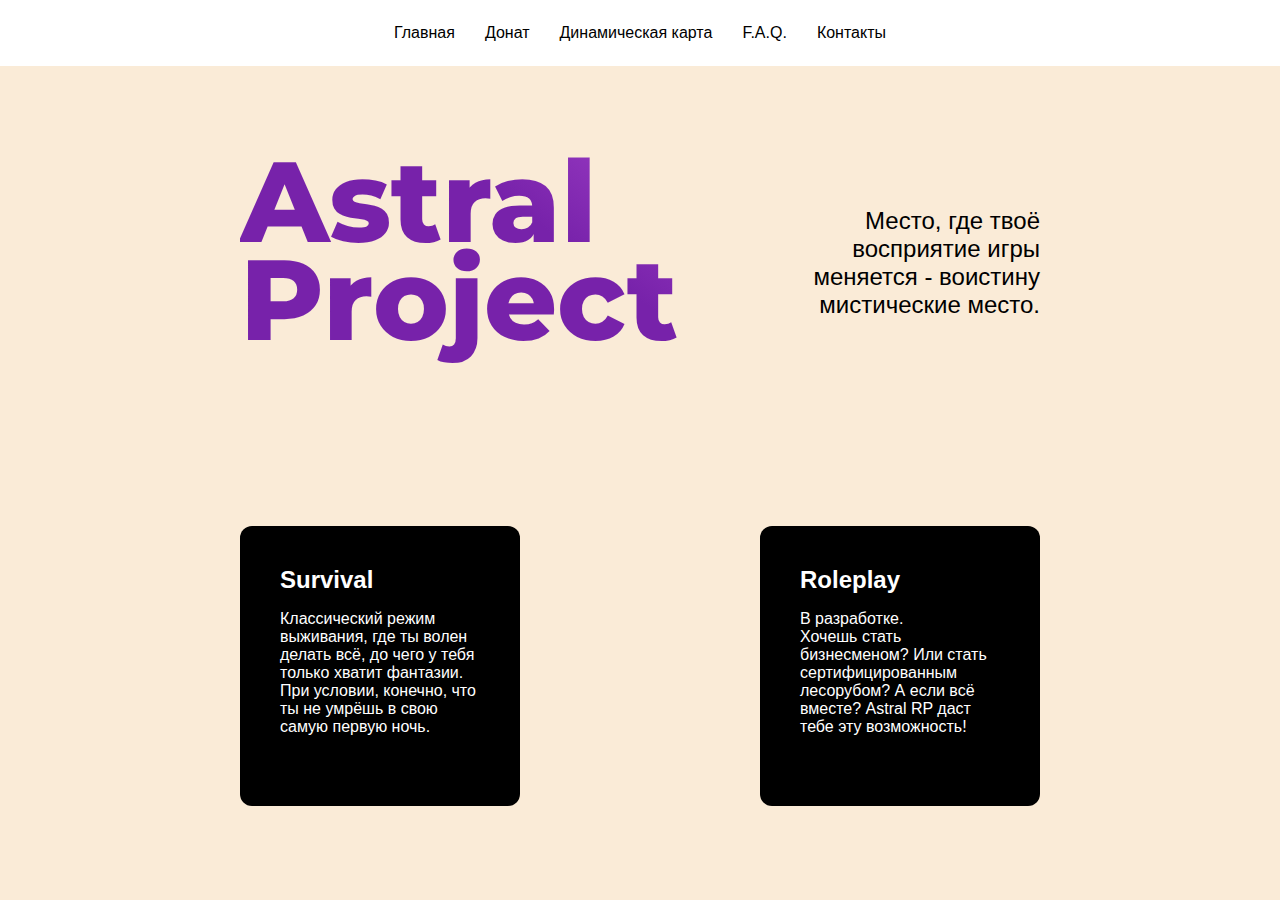
==== index.html @ 5f4dc819 "Add files via upload" ====
<!DOCTYPE html>
<html lang="en">
  <head>
    <meta charset="UTF-8" />
    <link rel="preconnect" href="https://fonts.googleapis.com" />
    <link rel="preconnect" href="https://fonts.gstatic.com" crossorigin />
    <link
      href="https://fonts.googleapis.com/css2?family=Montserrat:ital,wght@0,400;0,700;0,800;1,300;1,400;1,500;1,600;1,700&display=swap"
      rel="stylesheet"
    />
    <link
      href="https://fonts.cdnfonts.com/css/sf-pro-display"
      rel="stylesheet"
    />
    <meta name="viewport" content="width=device-width, initial-scale=1.0" />
    <link href="style.css" rel="stylesheet" />
    <title>Astral Project</title>
  </head>

  <body>
    <header>
      <ol>
        <li class="sf active"><a href="#">Главная</a></li>
        <li class="sf"><a href="#">Донат</a></li>
        <li class="sf"><a href="#">Динамическая карта</a></li>
        <li class="sf"><a href="#">F.A.Q.</a></li>
        <li class="sf"><a href="#">Контакты</a></li>
      </ol>
    </header>

    <main>
      <div id="Title">
        <h1 class="titleee">Astral<br />Project</h1>
        <article>
          <p class="sf">
            Место, где твоё восприятие игры меняется - воистину мистические место.
          </p>
        </article>
      </div>

      <section>
        <aside class="surv">
          <span>Survival</span>
          <p>
            Классический режим выживания, где ты волен делать всё, до чего у тебя только хватит фантазии. При условии, конечно, что ты не умрёшь в свою самую первую ночь.
          </p>
        </aside>
        <aside class="rolep">
          <span>Roleplay</span>
          <p>
            В разработке.<br />Хочешь стать бизнесменом? Или стать сертифицированным лесорубом? А если всё вместе? Astral RP даст тебе эту возможность!
          </p>
        </aside>
      </section>
    </main>

    <footer></footer>
  </body>
</html>
---- style.css ----
.sf {
    font-family: 'SF Pro Display', sans-serif;
}

.titles {
    font-family: 'Montserrat', sans-serif;
}

body {
    background-color: antiquewhite;
    font-weight: 500;
    margin: 0px;
    padding: 0px;
}



/* страница; index.html */

header{
    /* height: 70px; */
    position: fixed;
    top: 0;
    width: 100%;
    padding: 0;
    margin: 0;
    background-color: white;
    display: block
    
}

header ol{
    display: flex;
    margin: auto;
    width: fit-content;
    padding: 24px 0px;
    max-width: 600px;
}

header ol li{
    list-style: none;
    display: inline-block;
/*    letter-spacing: 0.3px;*/
    transition: 0.2s ease;
}

header ol li:hover {
    list-style: none;
    display: inline-block;
    text-shadow: black 0 0px 5px;
}

header ol li:not(:last-child){
    margin-right: 30px;
} 

header ol li a {
    text-decoration: none;
    color: black;
    font-size: 16px;
}

main div {
    display: flex;
    width: max-content;
    margin: 6% auto;
    max-width: 800px;
    gap: 90px;
}

main div h1 {
    text-align: start;
    width: 100%;
    height: 220px;
    max-width: 438px;
    font-weight: 800;
    font-size: 114px;
    line-height: 98px;
    /* margin-right: 6%; */
    /* justify-self: end; */
    user-select: none;
    /* animation: name duration timing-function delay iteration-count direction fill-mode; */
}


.titleee {
    font-family: 'Montserrat', sans-serif;
    background: linear-gradient(
        217deg,
        #bb55ff 30%,
        #ee77ff 50%,
        #7722aa 80%
    );
    -webkit-background-clip: text;
    background-clip: text;
    -webkit-text-fill-color: transparent;
    text-fill-color: transparent;
    background-size: 500% auto;
    animation: textShine 7s ease-in-out infinite alternate;
}

@keyframes textShine {
    0% {
        background-position: 0% 50%;
    }
    100% {
        background-position: 100% 50%;
    }
}


main div article {
    display: flex;
}

main div article p {
    width: 100%;
    font-size: 24px;
    text-align: end;
    align-self: center;
}

main section{
    display: flex;
    justify-content: center;
    gap: 240px;
}

aside {
    background: black;
    width: 200px;
    height: 200px;
    border-radius: 12px;
}

.surv {
    font-family: 'SF Pro Display', sans-serif;
    top: 0;
    bottom: 0;
    left: 0;
    right: 0;
    padding: 40px 40px;
    background-color: black;
    color: #ffffff;
    border-radius: 12px;
    transition: 0.2s ease;
}

.surv span {
    font-size: 24px;
    font-weight: 800;
}

.rolep {
    font-family: 'SF Pro Display', sans-serif;
    top: 0;
    bottom: 0;
    left: 0;
    right: 0;

    padding: 40px 40px;

    background-color: black;
    color: #ffffff;

    border-radius: 12px;
    transition: 0.2s ease;
}

.rolep span {
    font-size: 24px;
    font-weight: 800;
}

aside:hover{
    border-radius: 10px;
    scale: 1.03;
    top: 3px;
    bottom: 3px;
    left: 3px;
    right: 3px;
/*    filter: blur(5px);*/
    /*box-shadow:
      1px 1px 0px -5px rgba(0, 0, 0, 0.042),
      3px 3px 2px -5px rgba(0, 0, 0, 0.061),
      6px 6px 3px -5px rgba(0, 0, 0, 0.075),
      11px 11px 6px -5px rgba(0, 0, 0, 0.089),
      21px 21px 12px -5px rgba(0, 0, 0, 0.108),
      52px 52px 30px -5px rgba(0, 0, 0, 0.15)
    ;*/

    background: rgba( 0, 0, 0, 0.3);
/*    box-shadow: 0 8px 32px 0 rgba( 31, 38, 135, 0.37 );*/
/*    backdrop-filter: blur( 5.5px );*/
/*    -webkit-backdrop-filter: blur( 5.5px );*/
        border-radius: 10px;
/*        border: 1px solid rgba( 255, 255, 255, 0.18 );*/
}
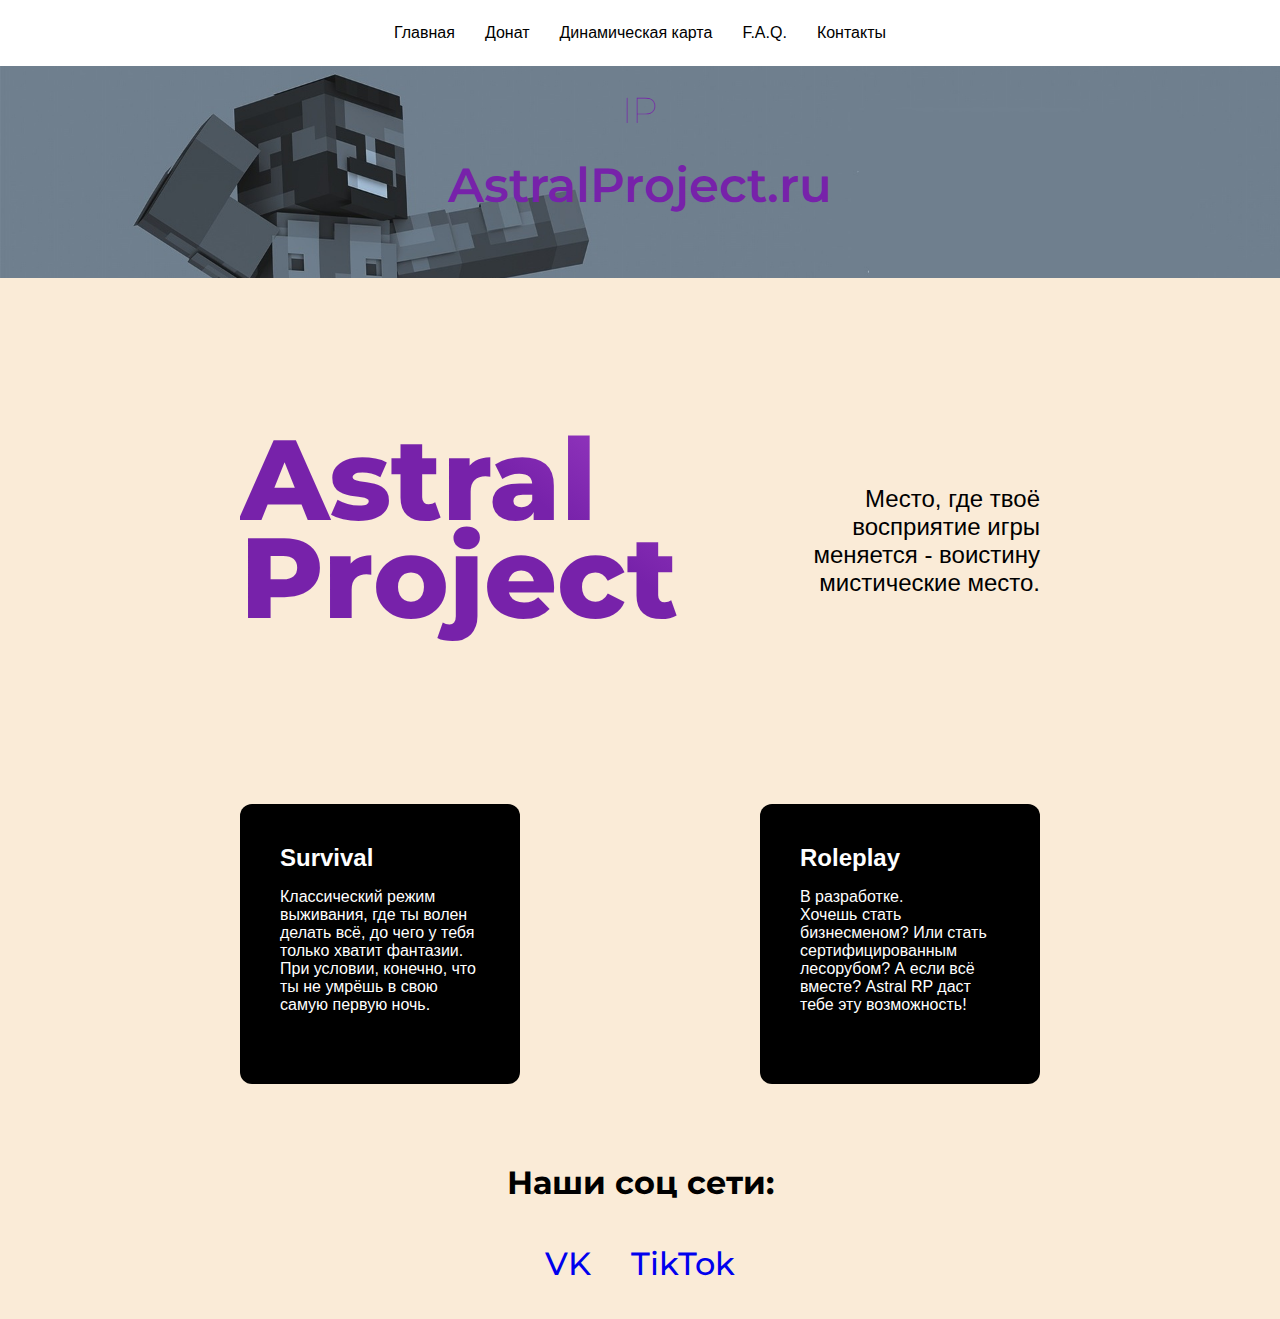
==== commit 4d94eb8b: "main page upodate" ====
--- a/index.html
+++ b/index.html
@@ -2,6 +2,7 @@
 <html lang="en">
   <head>
     <meta charset="UTF-8" />
+    <link rel="shortcut icon" href="assets/icons/PDROt0mQl3Y.jpg" type="image/x-icon">
     <link rel="preconnect" href="https://fonts.googleapis.com" />
     <link rel="preconnect" href="https://fonts.gstatic.com" crossorigin />
     <link
@@ -13,47 +14,68 @@
       rel="stylesheet"
     />
     <meta name="viewport" content="width=device-width, initial-scale=1.0" />
+    
     <link href="style.css" rel="stylesheet" />
+    
     <title>Astral Project</title>
   </head>
 
   <body>
+    
     <header>
       <ol>
         <li class="sf active"><a href="#">Главная</a></li>
         <li class="sf"><a href="#">Донат</a></li>
-        <li class="sf"><a href="#">Динамическая карта</a></li>
+        <li class="sf"><a href="map.html">Динамическая карта</a></li>
         <li class="sf"><a href="#">F.A.Q.</a></li>
         <li class="sf"><a href="#">Контакты</a></li>
       </ol>
     </header>
 
     <main>
+      <div class="mainheader">
+        <p id="ip">IP</p>
+        <p id="ipastral">AstralProject.ru</p>
+      </div>
       <div id="Title">
         <h1 class="titleee">Astral<br />Project</h1>
         <article>
           <p class="sf">
-            Место, где твоё восприятие игры меняется - воистину мистические место.
+            Место, где твоё восприятие игры меняется - воистину мистические
+            место.
           </p>
         </article>
       </div>
-
       <section>
         <aside class="surv">
           <span>Survival</span>
           <p>
-            Классический режим выживания, где ты волен делать всё, до чего у тебя только хватит фантазии. При условии, конечно, что ты не умрёшь в свою самую первую ночь.
+            Классический режим выживания, где ты волен делать всё, до чего у
+            тебя только хватит фантазии. При условии, конечно, что ты не умрёшь
+            в свою самую первую ночь.
           </p>
         </aside>
         <aside class="rolep">
           <span>Roleplay</span>
           <p>
-            В разработке.<br />Хочешь стать бизнесменом? Или стать сертифицированным лесорубом? А если всё вместе? Astral RP даст тебе эту возможность!
+            В разработке.<br />Хочешь стать бизнесменом? Или стать
+            сертифицированным лесорубом? А если всё вместе? Astral RP даст тебе
+            эту возможность!
           </p>
         </aside>
       </section>
     </main>
 
-    <footer></footer>
+    <footer>
+      <h4>Наши соц сети:</h4>
+        <ul class="media">
+          <li>
+          <a href="https://vk.com/projectastral" target="_blank"> VK</a>
+        </li>
+        <li>
+          <a href="https://www.tiktok.com/@astralproject2" target="_blank"> TikTok </a>
+        </li>
+      </ul>
+  </footer>
   </body>
-</html>+</html>
--- a/style.css
+++ b/style.css
@@ -11,12 +11,74 @@
     font-weight: 500;
     margin: 0px;
     padding: 0px;
+    width: 100%;
 }
 
 
 
 /* страница; index.html */
-
+footer{
+    margin: 36px 0px;
+    display: flex;
+    flex-direction: column;
+    align-items: center;
+    justify-content: center;
+    width: 100%;
+}
+footer h4{
+    width: fit-content;
+    text-align: center;
+    font-size: 32px;
+    font-family: 'Montserrat', sans-serif;
+}
+footer ul{
+    margin: 0px;
+    width: fit-content;
+    list-style: none;
+    padding: 0px;
+    display: flex;
+    gap: 40px;
+}
+footer ul li a{ 
+    text-decoration: none;
+    font-size: 32px;
+    font-family: 'Montserrat', sans-serif;
+}
+footer ul li:hover{ 
+    scale: 1.3;
+}
+footer ul li{
+    padding-top: 0px;
+    transition: 0.15s;
+}
+.mainheader{
+    background-image: url(assets/images/i-mf5twnEMU.jpg);
+    background-repeat: no-repeat;
+    /* background-size: contain; */
+    background-size: 100%;
+    font-family: 'Montserrat', sans-serif;
+    min-width: 100%;
+    margin: 64px auto;
+    padding-bottom: 64px;
+    display: flex;
+    /* height:  */
+
+    align-items: center;
+    flex-direction: column;
+    gap: 0px;
+}
+.mainheader p:nth-child(1){
+    color: #7722aa;
+    font-size: 36px;
+    font-weight: 100;
+    margin: 24px 0;
+}
+.mainheader p:nth-child(2){
+    color: #7722aa;
+    font-size: 48px;
+    font-weight: 600;
+    margin: 0;
+}
 header{
     /* height: 70px; */
     position: fixed;
